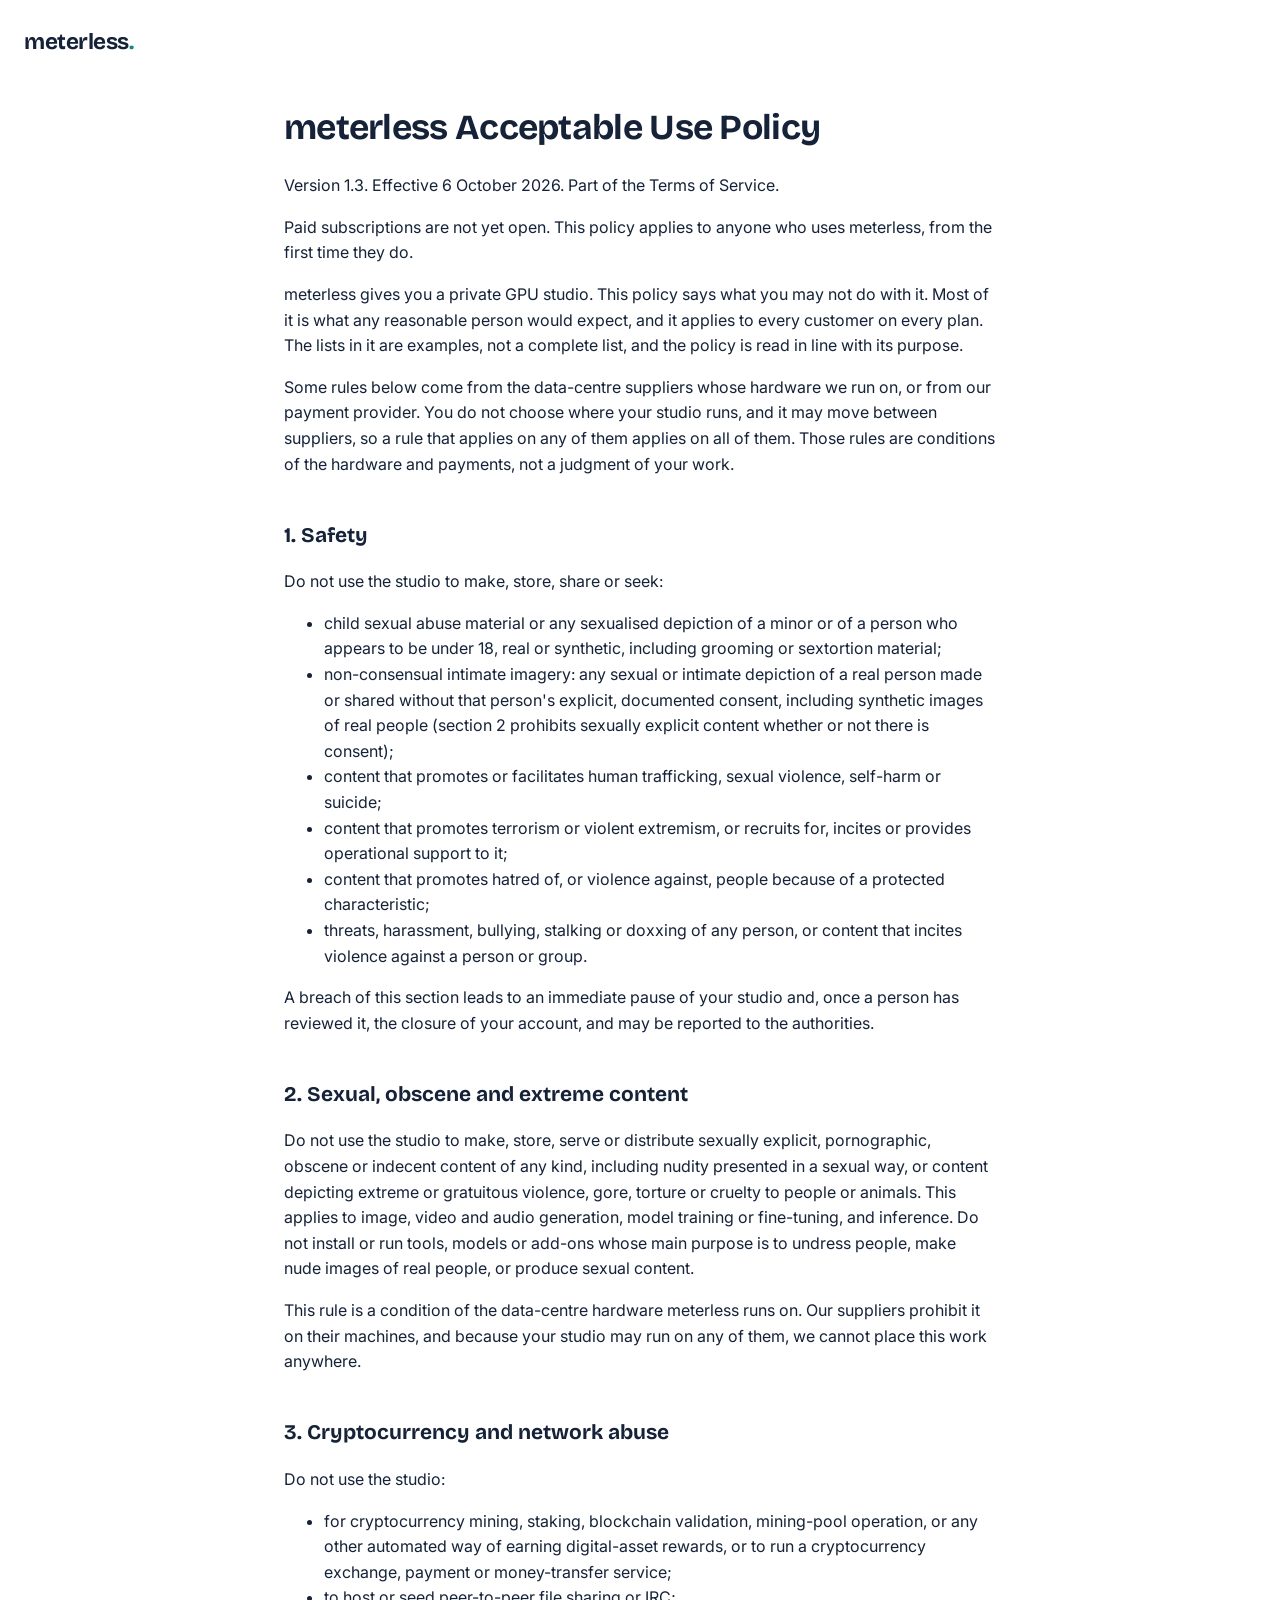
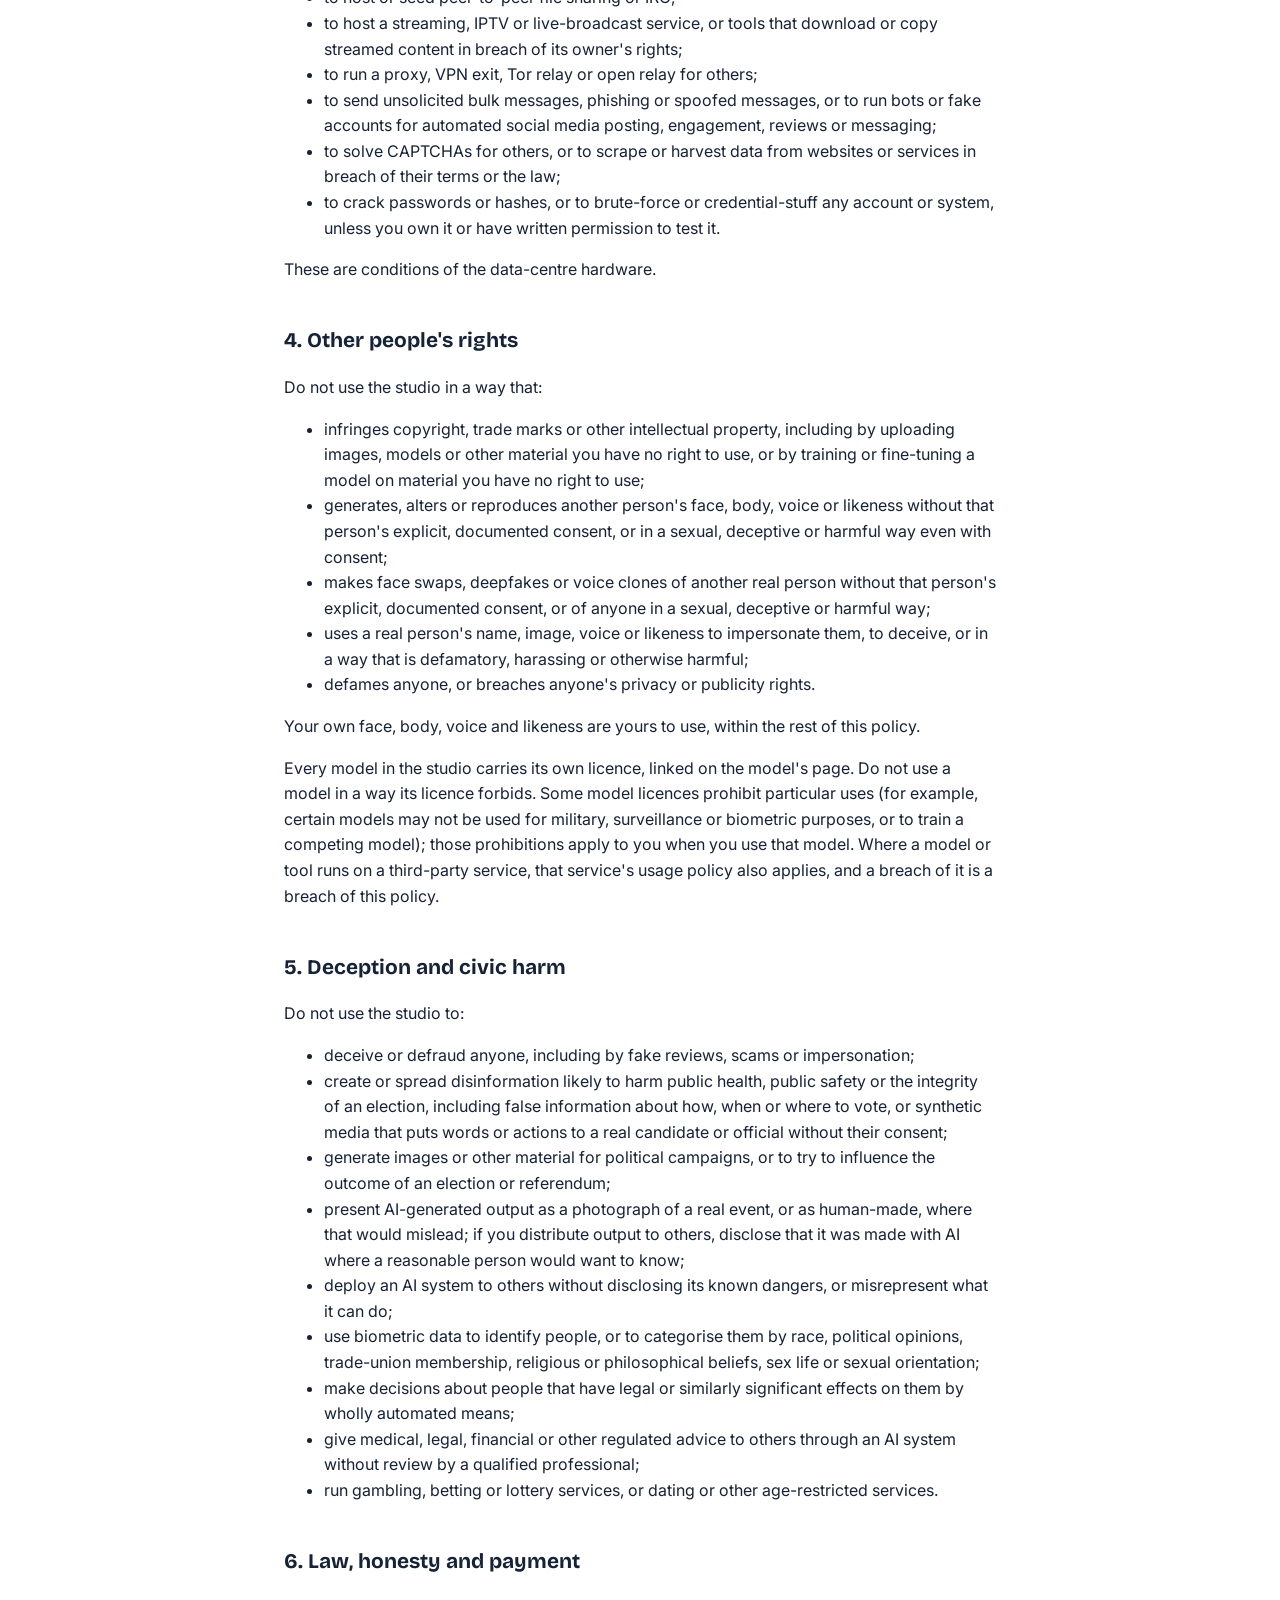
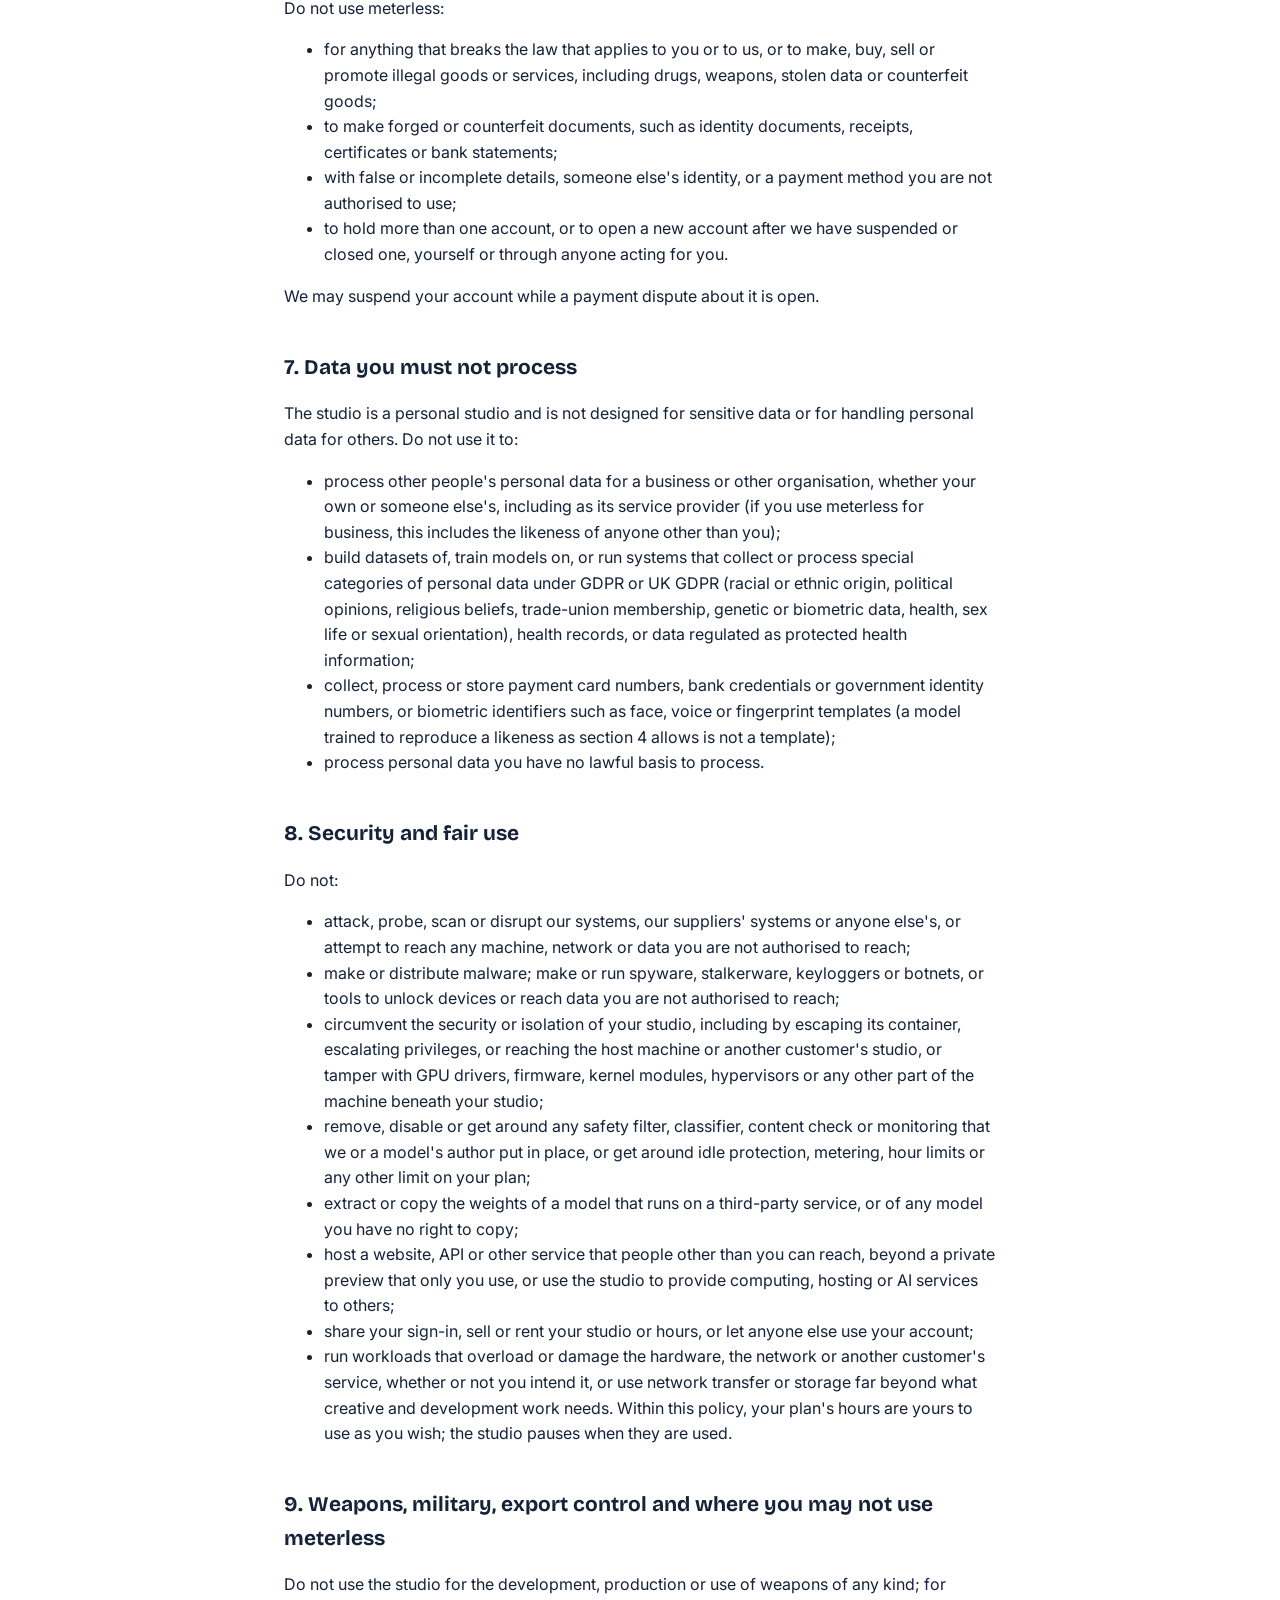
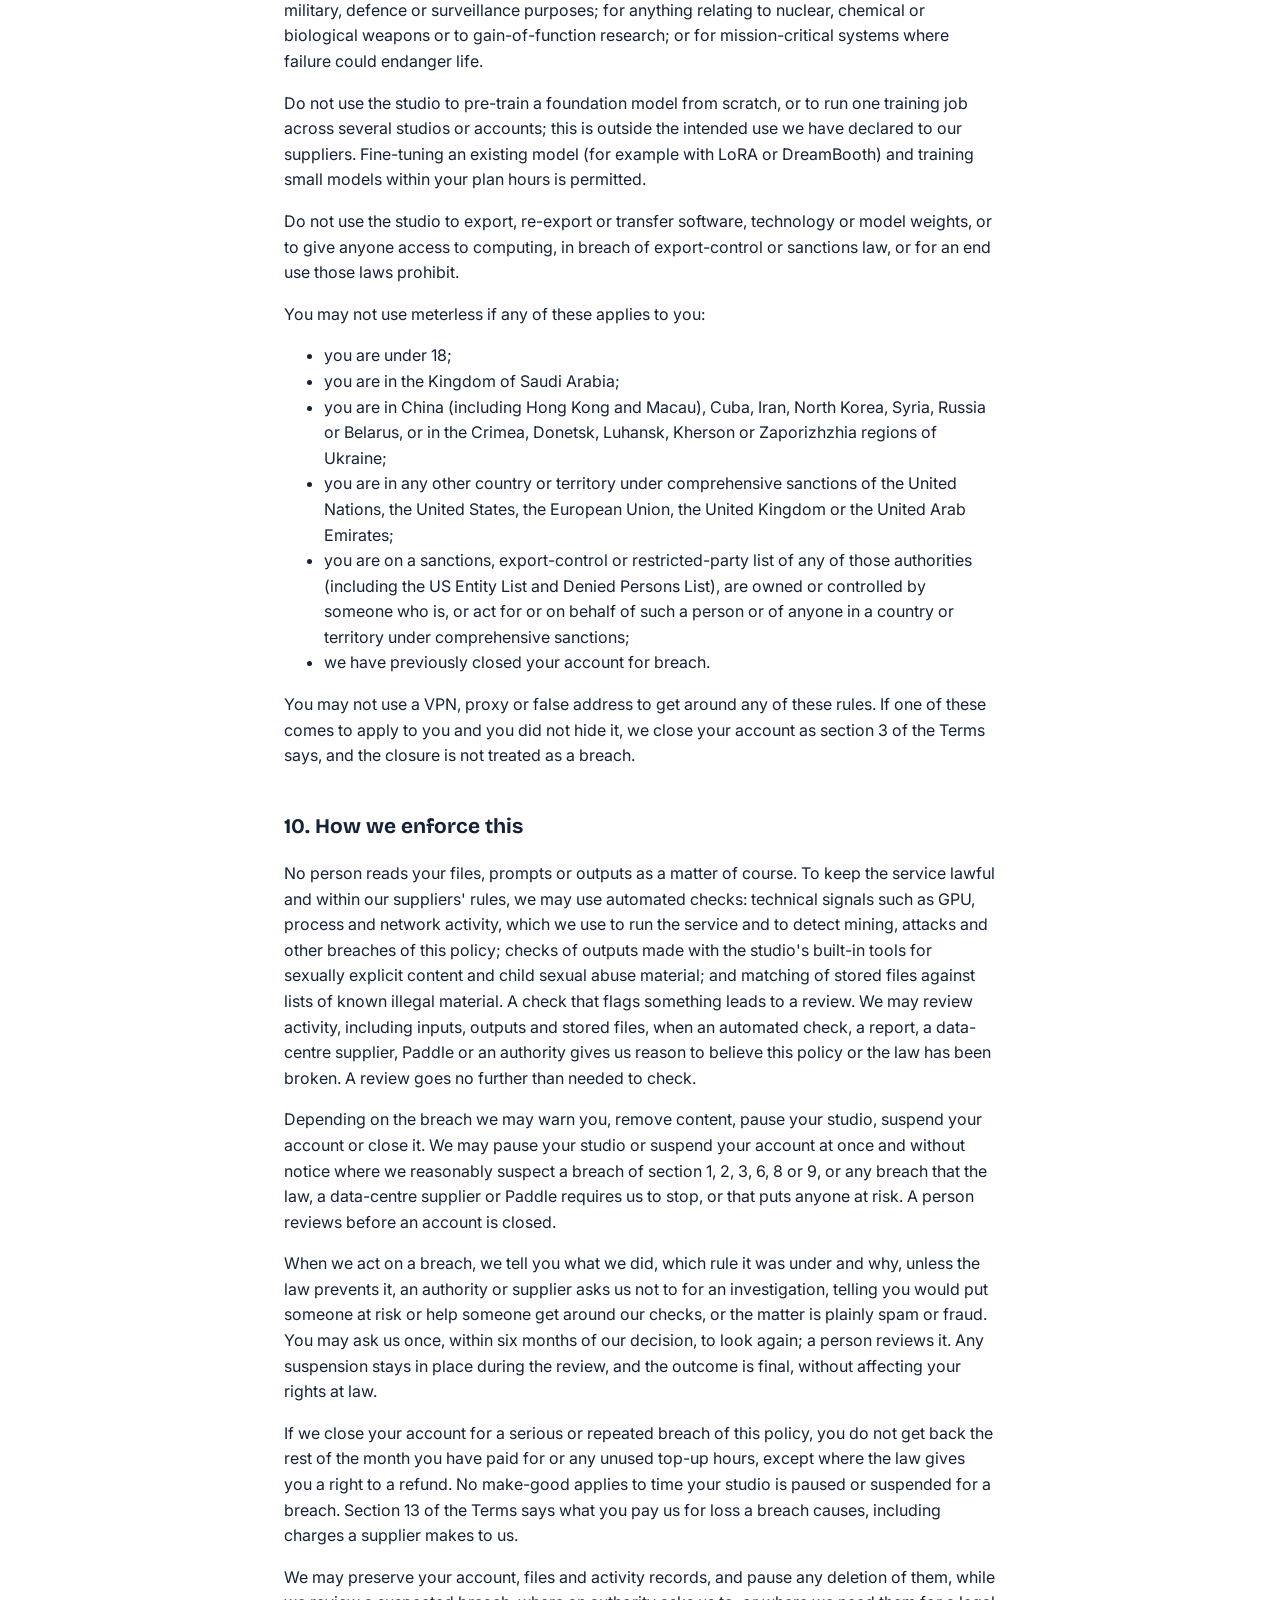
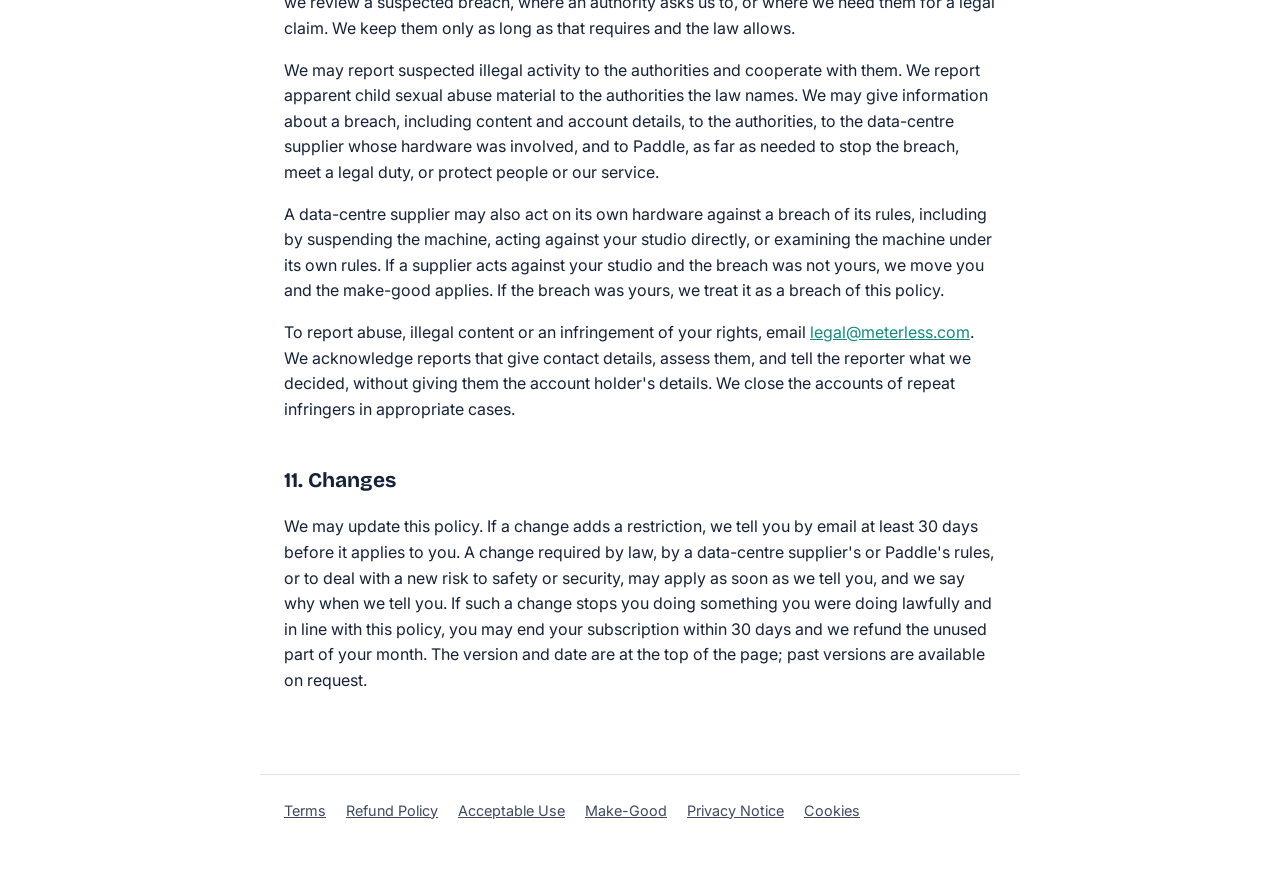
==== acceptable-use/index.html @ b978bfa8 "RULING 581: legal pages for the Paddle application Items 1 to 5 of ruling 581 (item 8 recorded, not " ====
<!DOCTYPE html>
<html lang="en">
<head>
<meta charset="utf-8">
<meta name="viewport" content="width=device-width, initial-scale=1">
<meta name="meterless-source" content="acceptable-use-v1.3-2026-10-06.md sha256:a392c6a4929bec2110f6fb7417a51e3dbd58a19babdf33df134725c9cb4e6352">
<title>meterless Acceptable Use Policy · meterless</title>
<style>
@font-face{font-family:'Bricolage Grotesque';font-style:normal;font-weight:600;font-display:swap;src:url(/assets/fonts/bricolage-grotesque-latin-600-normal.woff2) format('woff2')}
@font-face{font-family:'Bricolage Grotesque';font-style:normal;font-weight:700;font-display:swap;src:url(/assets/fonts/bricolage-grotesque-latin-700-normal.woff2) format('woff2')}
@font-face{font-family:'Bricolage Grotesque';font-style:normal;font-weight:800;font-display:swap;src:url(/assets/fonts/bricolage-grotesque-latin-800-normal.woff2) format('woff2')}
@font-face{font-family:'Inter';font-style:normal;font-weight:100 900;font-display:swap;src:url(/assets/fonts/inter-latin-var.woff2) format('woff2')}
@font-face{font-family:'IBM Plex Mono';font-style:normal;font-weight:400;font-display:swap;src:url(/assets/fonts/ibm-plex-mono-latin-400-normal.woff2) format('woff2')}
@font-face{font-family:'IBM Plex Mono';font-style:normal;font-weight:500;font-display:swap;src:url(/assets/fonts/ibm-plex-mono-latin-500-normal.woff2) format('woff2')}
  :root{--ink:#152238;--ink-soft:#3D4A61;--teal:#0F8C7E;--line:#DDE3EA;--wash:#F7F8FA}
  *{box-sizing:border-box}
  body{margin:0;background:#fff;color:var(--ink);
       font:16px/1.6 'Inter', system-ui, -apple-system, 'Segoe UI', Roboto, 'Helvetica Neue', Arial, sans-serif}
  .logo{display:inline-block;margin:24px 24px 0;font-family:'Bricolage Grotesque', 'Inter', system-ui, -apple-system, 'Segoe UI', Roboto, 'Helvetica Neue', Arial, sans-serif;font-weight:700;font-size:1.4rem;
        letter-spacing:-.02em;color:var(--ink);text-decoration:none}
  .logo .dot{color:var(--teal)}
  main.legal{max-width:760px;margin:0 auto;padding:24px 24px 64px}
  main.legal h1,main.legal h2,main.legal h3{font-family:'Bricolage Grotesque', 'Inter', system-ui, -apple-system, 'Segoe UI', Roboto, 'Helvetica Neue', Arial, sans-serif;font-weight:700}
  main.legal h1{font-size:clamp(1.6rem,4.5vw,2.2rem);line-height:1.2;letter-spacing:-.02em}
  main.legal h2{font-size:1.3rem;margin-top:2em}
  main.legal h3{font-size:1.1rem;margin-top:1.6em}
  main.legal a{color:var(--teal)}
  main.legal .table{overflow-x:auto}
  main.legal table{border-collapse:collapse;width:100%;font-size:.95rem}
  main.legal th,main.legal td{border:1px solid var(--line);padding:8px 10px;vertical-align:top;text-align:left}
  main.legal th{background:var(--wash)}
  main.legal blockquote{margin:1em 0;padding:0 1em;border-left:3px solid var(--line);color:var(--ink-soft)}
  main.legal code{font-family:'IBM Plex Mono', ui-monospace, SFMono-Regular, Menlo, Consolas, monospace;font-size:.92em}
  footer.site{max-width:760px;margin:0 auto;padding:24px 24px 48px;border-top:1px solid var(--line)}
  footer.site .footer-links{display:flex;flex-wrap:wrap;gap:8px 20px;font-size:.9rem}
  footer.site .footer-links a{color:var(--ink-soft)}
  .placeholder-banner{background:#B42318;color:#fff;font:700 14px/1.4 'Inter', system-ui, -apple-system, 'Segoe UI', Roboto, 'Helvetica Neue', Arial, sans-serif;padding:10px 24px}
</style>
</head>
<body>
<a class="logo" href="/">meterless<span class="dot">.</span></a>
<main class="legal">
<h1 id="meterless-acceptable-use-policy">meterless Acceptable Use Policy</h1>
<p>Version 1.3. Effective 6 October 2026. Part of the Terms of Service.</p>
<p>Paid subscriptions are not yet open. This policy applies to anyone who uses meterless, from the first time they do.</p>
<p>meterless gives you a private GPU studio. This policy says what you may not do with it. Most of it is what any reasonable person would expect, and it applies to every customer on every plan. The lists in it are examples, not a complete list, and the policy is read in line with its purpose.</p>
<p>Some rules below come from the data-centre suppliers whose hardware we run on, or from our payment provider. You do not choose where your studio runs, and it may move between suppliers, so a rule that applies on any of them applies on all of them. Those rules are conditions of the hardware and payments, not a judgment of your work.</p>
<h2 id="1-safety">1. Safety</h2>
<p>Do not use the studio to make, store, share or seek:</p>
<ul>
<li>
child sexual abuse material or any sexualised depiction of a minor or of a person who appears to be under 18, real or synthetic, including grooming or sextortion material;
</li>
<li>
non-consensual intimate imagery: any sexual or intimate depiction of a real person made or shared without that person's explicit, documented consent, including synthetic images of real people (section 2 prohibits sexually explicit content whether or not there is consent);
</li>
<li>
content that promotes or facilitates human trafficking, sexual violence, self-harm or suicide;
</li>
<li>
content that promotes terrorism or violent extremism, or recruits for, incites or provides operational support to it;
</li>
<li>
content that promotes hatred of, or violence against, people because of a protected characteristic;
</li>
<li>
threats, harassment, bullying, stalking or doxxing of any person, or content that incites violence against a person or group.
</li>
</ul>
<p>A breach of this section leads to an immediate pause of your studio and, once a person has reviewed it, the closure of your account, and may be reported to the authorities.</p>
<h2 id="2-sexual-obscene-and-extreme-content">2. Sexual, obscene and extreme content</h2>
<p>Do not use the studio to make, store, serve or distribute sexually explicit, pornographic, obscene or indecent content of any kind, including nudity presented in a sexual way, or content depicting extreme or gratuitous violence, gore, torture or cruelty to people or animals. This applies to image, video and audio generation, model training or fine-tuning, and inference. Do not install or run tools, models or add-ons whose main purpose is to undress people, make nude images of real people, or produce sexual content.</p>
<p>This rule is a condition of the data-centre hardware meterless runs on. Our suppliers prohibit it on their machines, and because your studio may run on any of them, we cannot place this work anywhere.</p>
<h2 id="3-cryptocurrency-and-network-abuse">3. Cryptocurrency and network abuse</h2>
<p>Do not use the studio:</p>
<ul>
<li>
for cryptocurrency mining, staking, blockchain validation, mining-pool operation, or any other automated way of earning digital-asset rewards, or to run a cryptocurrency exchange, payment or money-transfer service;
</li>
<li>
to host or seed peer-to-peer file sharing or IRC;
</li>
<li>
to host a streaming, IPTV or live-broadcast service, or tools that download or copy streamed content in breach of its owner's rights;
</li>
<li>
to run a proxy, VPN exit, Tor relay or open relay for others;
</li>
<li>
to send unsolicited bulk messages, phishing or spoofed messages, or to run bots or fake accounts for automated social media posting, engagement, reviews or messaging;
</li>
<li>
to solve CAPTCHAs for others, or to scrape or harvest data from websites or services in breach of their terms or the law;
</li>
<li>
to crack passwords or hashes, or to brute-force or credential-stuff any account or system, unless you own it or have written permission to test it.
</li>
</ul>
<p>These are conditions of the data-centre hardware.</p>
<h2 id="4-other-peoples-rights">4. Other people's rights</h2>
<p>Do not use the studio in a way that:</p>
<ul>
<li>
infringes copyright, trade marks or other intellectual property, including by uploading images, models or other material you have no right to use, or by training or fine-tuning a model on material you have no right to use;
</li>
<li>
generates, alters or reproduces another person's face, body, voice or likeness without that person's explicit, documented consent, or in a sexual, deceptive or harmful way even with consent;
</li>
<li>
makes face swaps, deepfakes or voice clones of another real person without that person's explicit, documented consent, or of anyone in a sexual, deceptive or harmful way;
</li>
<li>
uses a real person's name, image, voice or likeness to impersonate them, to deceive, or in a way that is defamatory, harassing or otherwise harmful;
</li>
<li>
defames anyone, or breaches anyone's privacy or publicity rights.
</li>
</ul>
<p>Your own face, body, voice and likeness are yours to use, within the rest of this policy.</p>
<p>Every model in the studio carries its own licence, linked on the model's page. Do not use a model in a way its licence forbids. Some model licences prohibit particular uses (for example, certain models may not be used for military, surveillance or biometric purposes, or to train a competing model); those prohibitions apply to you when you use that model. Where a model or tool runs on a third-party service, that service's usage policy also applies, and a breach of it is a breach of this policy.</p>
<h2 id="5-deception-and-civic-harm">5. Deception and civic harm</h2>
<p>Do not use the studio to:</p>
<ul>
<li>
deceive or defraud anyone, including by fake reviews, scams or impersonation;
</li>
<li>
create or spread disinformation likely to harm public health, public safety or the integrity of an election, including false information about how, when or where to vote, or synthetic media that puts words or actions to a real candidate or official without their consent;
</li>
<li>
generate images or other material for political campaigns, or to try to influence the outcome of an election or referendum;
</li>
<li>
present AI-generated output as a photograph of a real event, or as human-made, where that would mislead; if you distribute output to others, disclose that it was made with AI where a reasonable person would want to know;
</li>
<li>
deploy an AI system to others without disclosing its known dangers, or misrepresent what it can do;
</li>
<li>
use biometric data to identify people, or to categorise them by race, political opinions, trade-union membership, religious or philosophical beliefs, sex life or sexual orientation;
</li>
<li>
make decisions about people that have legal or similarly significant effects on them by wholly automated means;
</li>
<li>
give medical, legal, financial or other regulated advice to others through an AI system without review by a qualified professional;
</li>
<li>
run gambling, betting or lottery services, or dating or other age-restricted services.
</li>
</ul>
<h2 id="6-law-honesty-and-payment">6. Law, honesty and payment</h2>
<p>Do not use meterless:</p>
<ul>
<li>
for anything that breaks the law that applies to you or to us, or to make, buy, sell or promote illegal goods or services, including drugs, weapons, stolen data or counterfeit goods;
</li>
<li>
to make forged or counterfeit documents, such as identity documents, receipts, certificates or bank statements;
</li>
<li>
with false or incomplete details, someone else's identity, or a payment method you are not authorised to use;
</li>
<li>
to hold more than one account, or to open a new account after we have suspended or closed one, yourself or through anyone acting for you.
</li>
</ul>
<p>We may suspend your account while a payment dispute about it is open.</p>
<h2 id="7-data-you-must-not-process">7. Data you must not process</h2>
<p>The studio is a personal studio and is not designed for sensitive data or for handling personal data for others. Do not use it to:</p>
<ul>
<li>
process other people's personal data for a business or other organisation, whether your own or someone else's, including as its service provider (if you use meterless for business, this includes the likeness of anyone other than you);
</li>
<li>
build datasets of, train models on, or run systems that collect or process special categories of personal data under GDPR or UK GDPR (racial or ethnic origin, political opinions, religious beliefs, trade-union membership, genetic or biometric data, health, sex life or sexual orientation), health records, or data regulated as protected health information;
</li>
<li>
collect, process or store payment card numbers, bank credentials or government identity numbers, or biometric identifiers such as face, voice or fingerprint templates (a model trained to reproduce a likeness as section 4 allows is not a template);
</li>
<li>
process personal data you have no lawful basis to process.
</li>
</ul>
<h2 id="8-security-and-fair-use">8. Security and fair use</h2>
<p>Do not:</p>
<ul>
<li>
attack, probe, scan or disrupt our systems, our suppliers' systems or anyone else's, or attempt to reach any machine, network or data you are not authorised to reach;
</li>
<li>
make or distribute malware; make or run spyware, stalkerware, keyloggers or botnets, or tools to unlock devices or reach data you are not authorised to reach;
</li>
<li>
circumvent the security or isolation of your studio, including by escaping its container, escalating privileges, or reaching the host machine or another customer's studio, or tamper with GPU drivers, firmware, kernel modules, hypervisors or any other part of the machine beneath your studio;
</li>
<li>
remove, disable or get around any safety filter, classifier, content check or monitoring that we or a model's author put in place, or get around idle protection, metering, hour limits or any other limit on your plan;
</li>
<li>
extract or copy the weights of a model that runs on a third-party service, or of any model you have no right to copy;
</li>
<li>
host a website, API or other service that people other than you can reach, beyond a private preview that only you use, or use the studio to provide computing, hosting or AI services to others;
</li>
<li>
share your sign-in, sell or rent your studio or hours, or let anyone else use your account;
</li>
<li>
run workloads that overload or damage the hardware, the network or another customer's service, whether or not you intend it, or use network transfer or storage far beyond what creative and development work needs. Within this policy, your plan's hours are yours to use as you wish; the studio pauses when they are used.
</li>
</ul>
<h2 id="9-weapons-military-export-control-and-where-you-may-not-use-meterless">9. Weapons, military, export control and where you may not use meterless</h2>
<p>Do not use the studio for the development, production or use of weapons of any kind; for military, defence or surveillance purposes; for anything relating to nuclear, chemical or biological weapons or to gain-of-function research; or for mission-critical systems where failure could endanger life.</p>
<p>Do not use the studio to pre-train a foundation model from scratch, or to run one training job across several studios or accounts; this is outside the intended use we have declared to our suppliers. Fine-tuning an existing model (for example with LoRA or DreamBooth) and training small models within your plan hours is permitted.</p>
<p>Do not use the studio to export, re-export or transfer software, technology or model weights, or to give anyone access to computing, in breach of export-control or sanctions law, or for an end use those laws prohibit.</p>
<p>You may not use meterless if any of these applies to you:</p>
<ul>
<li>
you are under 18;
</li>
<li>
you are in the Kingdom of Saudi Arabia;
</li>
<li>
you are in China (including Hong Kong and Macau), Cuba, Iran, North Korea, Syria, Russia or Belarus, or in the Crimea, Donetsk, Luhansk, Kherson or Zaporizhzhia regions of Ukraine;
</li>
<li>
you are in any other country or territory under comprehensive sanctions of the United Nations, the United States, the European Union, the United Kingdom or the United Arab Emirates;
</li>
<li>
you are on a sanctions, export-control or restricted-party list of any of those authorities (including the US Entity List and Denied Persons List), are owned or controlled by someone who is, or act for or on behalf of such a person or of anyone in a country or territory under comprehensive sanctions;
</li>
<li>
we have previously closed your account for breach.
</li>
</ul>
<p>You may not use a VPN, proxy or false address to get around any of these rules. If one of these comes to apply to you and you did not hide it, we close your account as section 3 of the Terms says, and the closure is not treated as a breach.</p>
<h2 id="10-how-we-enforce-this">10. How we enforce this</h2>
<p>No person reads your files, prompts or outputs as a matter of course. To keep the service lawful and within our suppliers' rules, we may use automated checks: technical signals such as GPU, process and network activity, which we use to run the service and to detect mining, attacks and other breaches of this policy; checks of outputs made with the studio's built-in tools for sexually explicit content and child sexual abuse material; and matching of stored files against lists of known illegal material. A check that flags something leads to a review. We may review activity, including inputs, outputs and stored files, when an automated check, a report, a data-centre supplier, Paddle or an authority gives us reason to believe this policy or the law has been broken. A review goes no further than needed to check.</p>
<p>Depending on the breach we may warn you, remove content, pause your studio, suspend your account or close it. We may pause your studio or suspend your account at once and without notice where we reasonably suspect a breach of section 1, 2, 3, 6, 8 or 9, or any breach that the law, a data-centre supplier or Paddle requires us to stop, or that puts anyone at risk. A person reviews before an account is closed.</p>
<p>When we act on a breach, we tell you what we did, which rule it was under and why, unless the law prevents it, an authority or supplier asks us not to for an investigation, telling you would put someone at risk or help someone get around our checks, or the matter is plainly spam or fraud. You may ask us once, within six months of our decision, to look again; a person reviews it. Any suspension stays in place during the review, and the outcome is final, without affecting your rights at law.</p>
<p>If we close your account for a serious or repeated breach of this policy, you do not get back the rest of the month you have paid for or any unused top-up hours, except where the law gives you a right to a refund. No make-good applies to time your studio is paused or suspended for a breach. Section 13 of the Terms says what you pay us for loss a breach causes, including charges a supplier makes to us.</p>
<p>We may preserve your account, files and activity records, and pause any deletion of them, while we review a suspected breach, where an authority asks us to, or where we need them for a legal claim. We keep them only as long as that requires and the law allows.</p>
<p>We may report suspected illegal activity to the authorities and cooperate with them. We report apparent child sexual abuse material to the authorities the law names. We may give information about a breach, including content and account details, to the authorities, to the data-centre supplier whose hardware was involved, and to Paddle, as far as needed to stop the breach, meet a legal duty, or protect people or our service.</p>
<p>A data-centre supplier may also act on its own hardware against a breach of its rules, including by suspending the machine, acting against your studio directly, or examining the machine under its own rules. If a supplier acts against your studio and the breach was not yours, we move you and the make-good applies. If the breach was yours, we treat it as a breach of this policy.</p>
<p>To report abuse, illegal content or an infringement of your rights, email <a href="mailto:legal@meterless.com">legal@meterless.com</a>. We acknowledge reports that give contact details, assess them, and tell the reporter what we decided, without giving them the account holder's details. We close the accounts of repeat infringers in appropriate cases.</p>
<h2 id="11-changes">11. Changes</h2>
<p>We may update this policy. If a change adds a restriction, we tell you by email at least 30 days before it applies to you. A change required by law, by a data-centre supplier's or Paddle's rules, or to deal with a new risk to safety or security, may apply as soon as we tell you, and we say why when we tell you. If such a change stops you doing something you were doing lawfully and in line with this policy, you may end your subscription within 30 days and we refund the unused part of your month. The version and date are at the top of the page; past versions are available on request.</p>
</main>
<footer class="site"><nav class="footer-links" aria-label="Legal"><a href="/terms">Terms</a><a href="/refunds">Refund Policy</a><a href="/acceptable-use">Acceptable Use</a><a href="/make-good">Make-Good</a><a href="/privacy">Privacy Notice</a><a href="/cookies">Cookies</a></nav></footer>
</body>
</html>
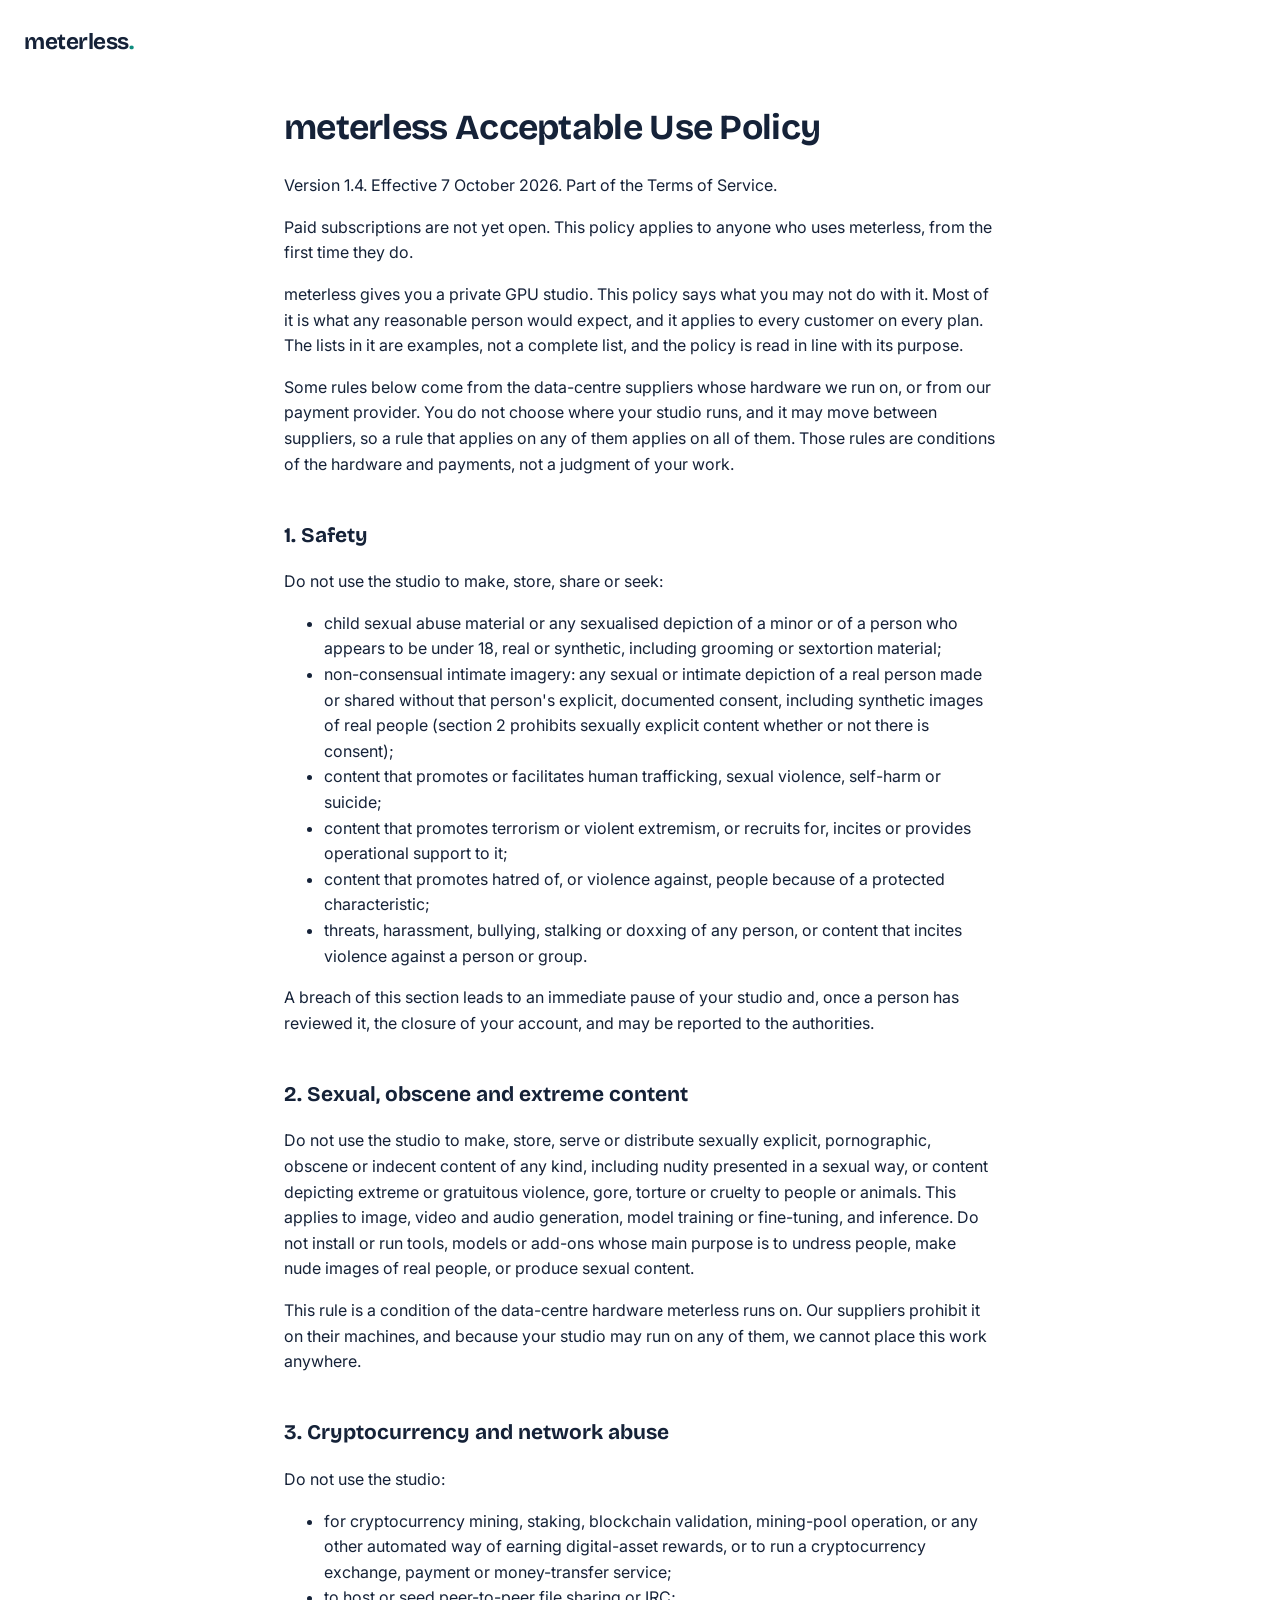
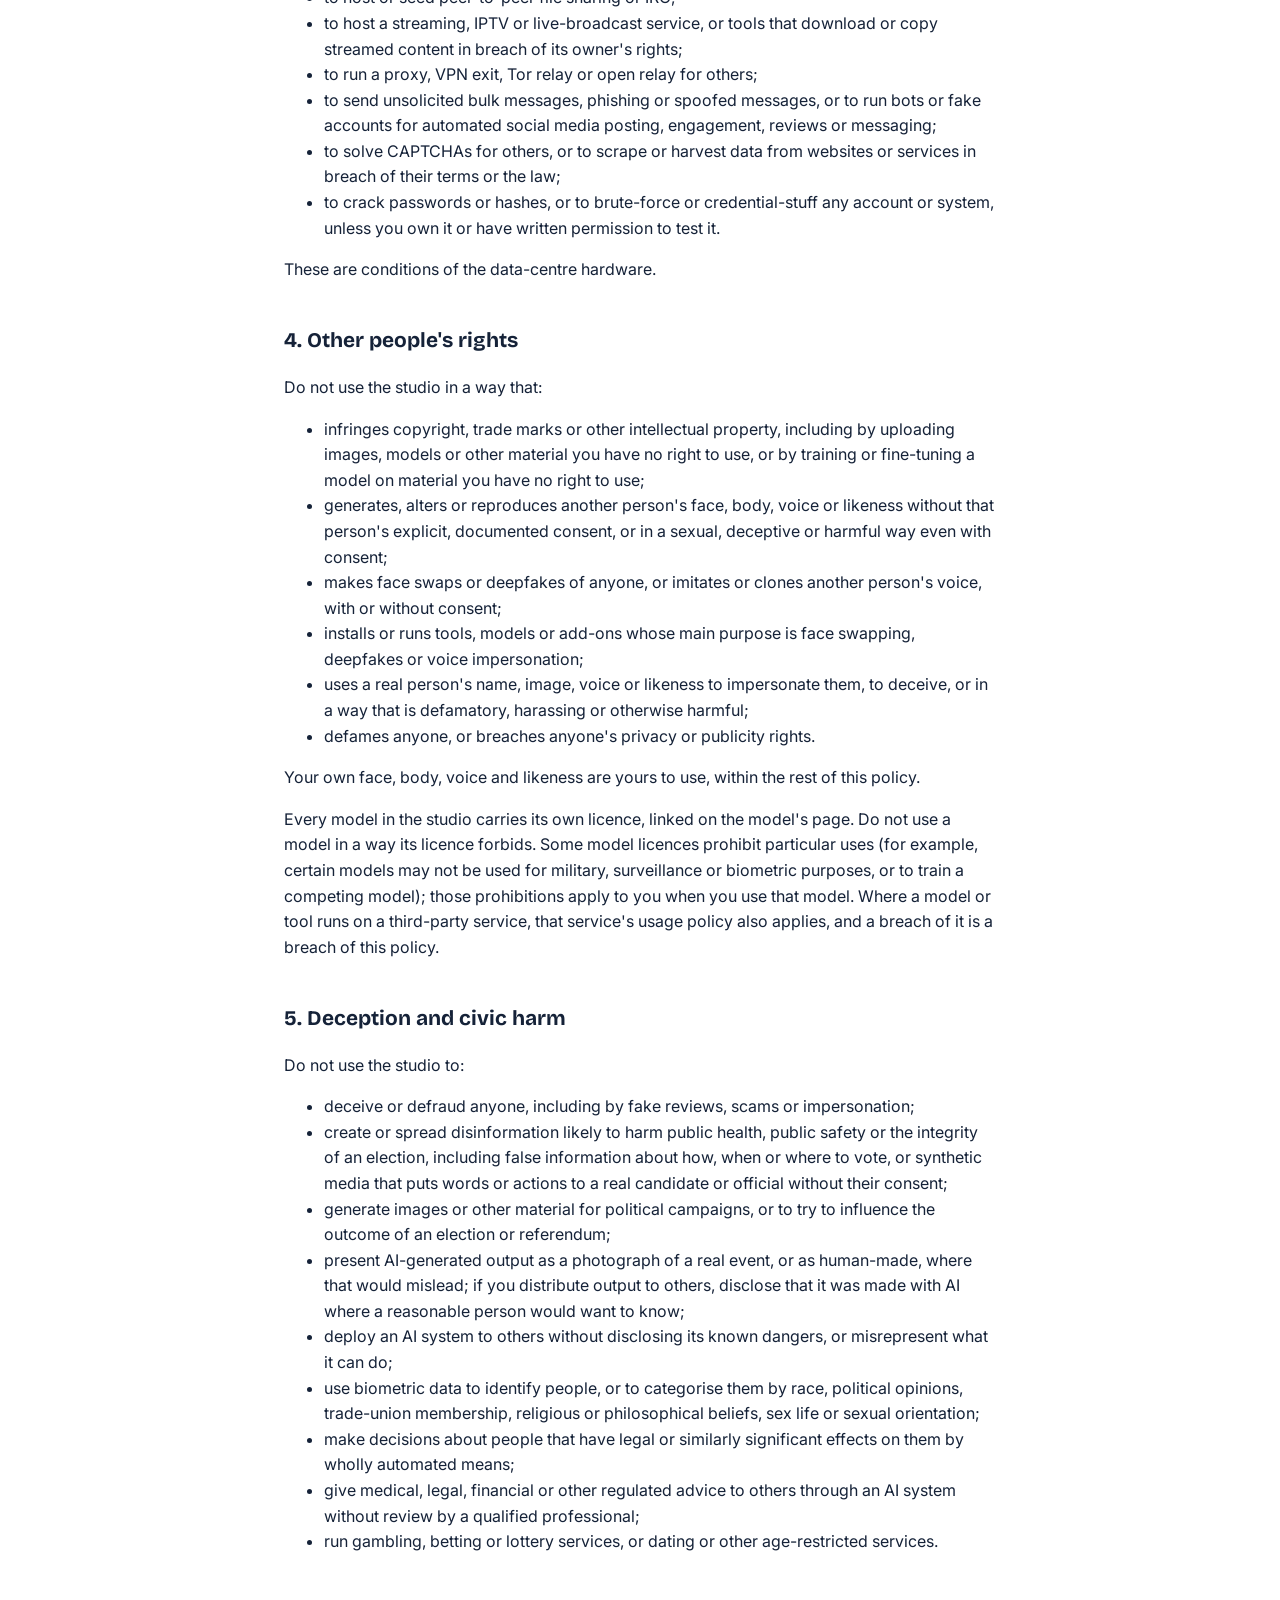
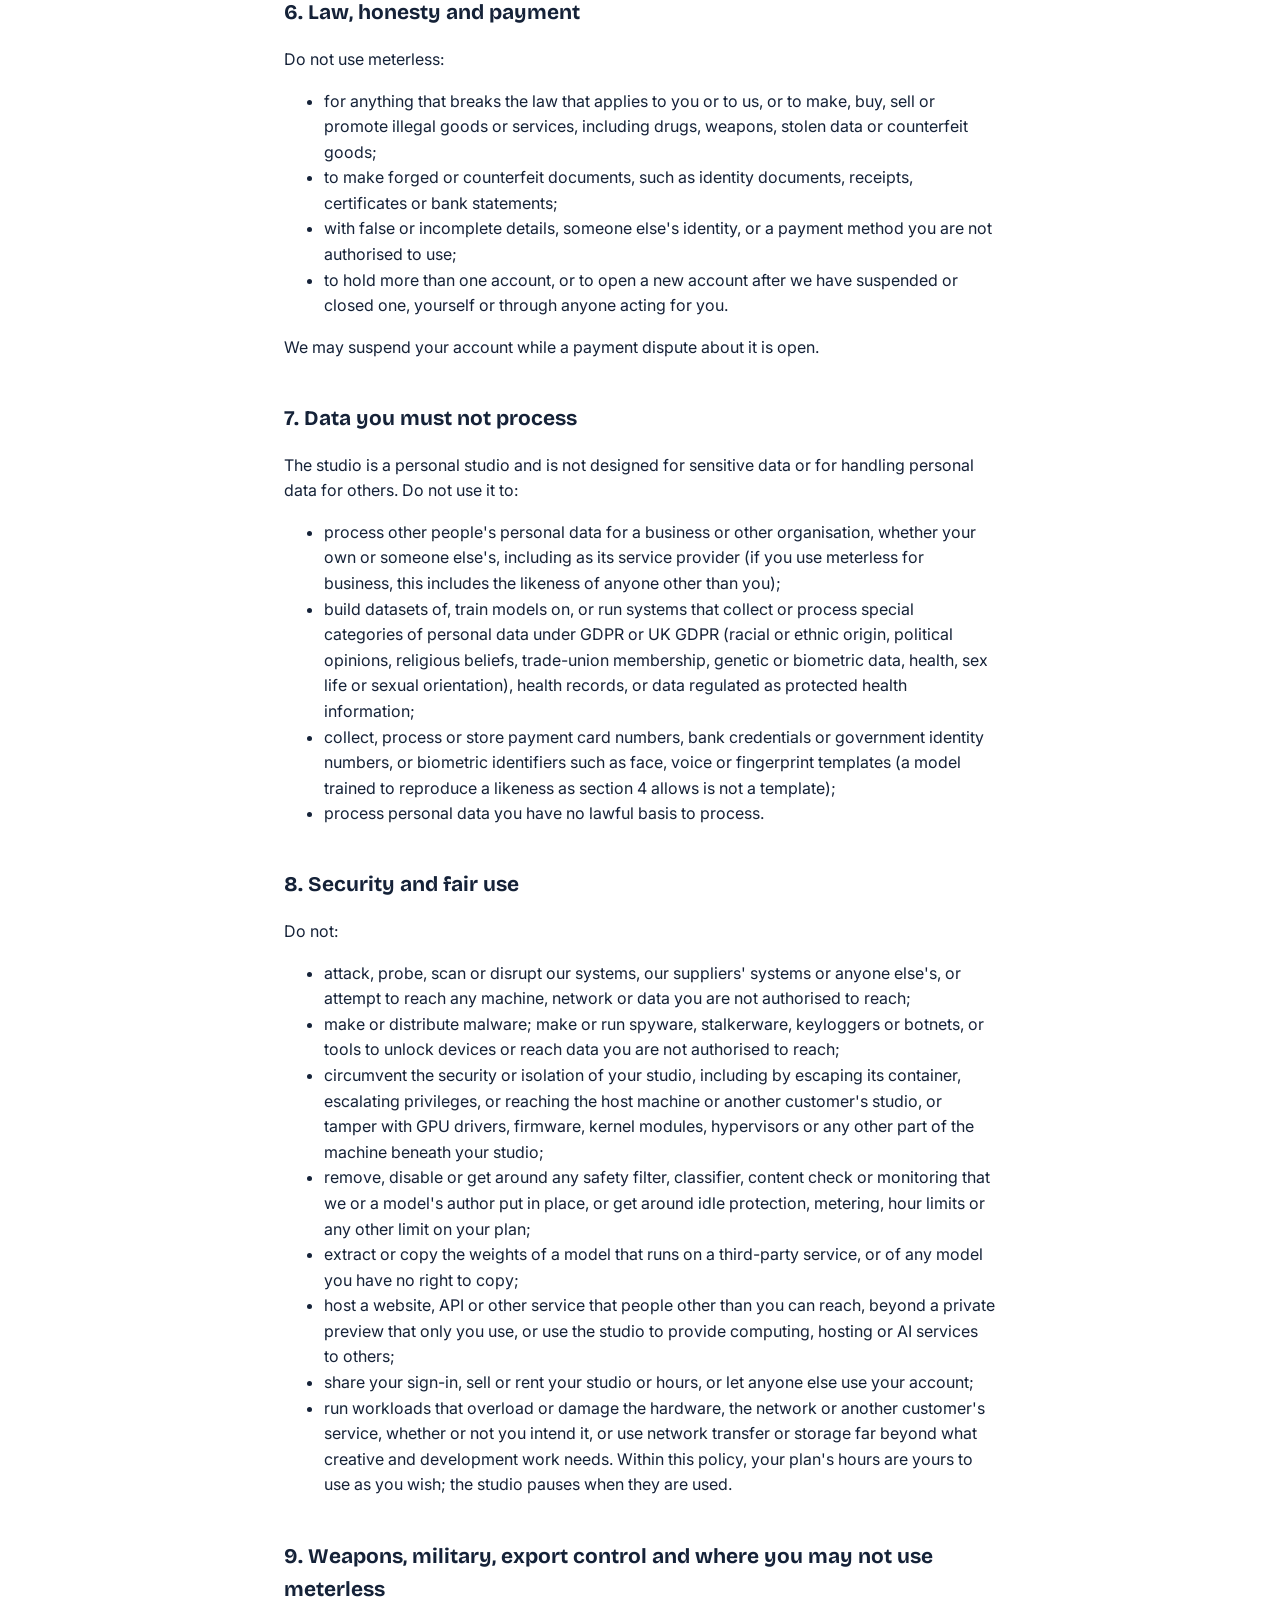
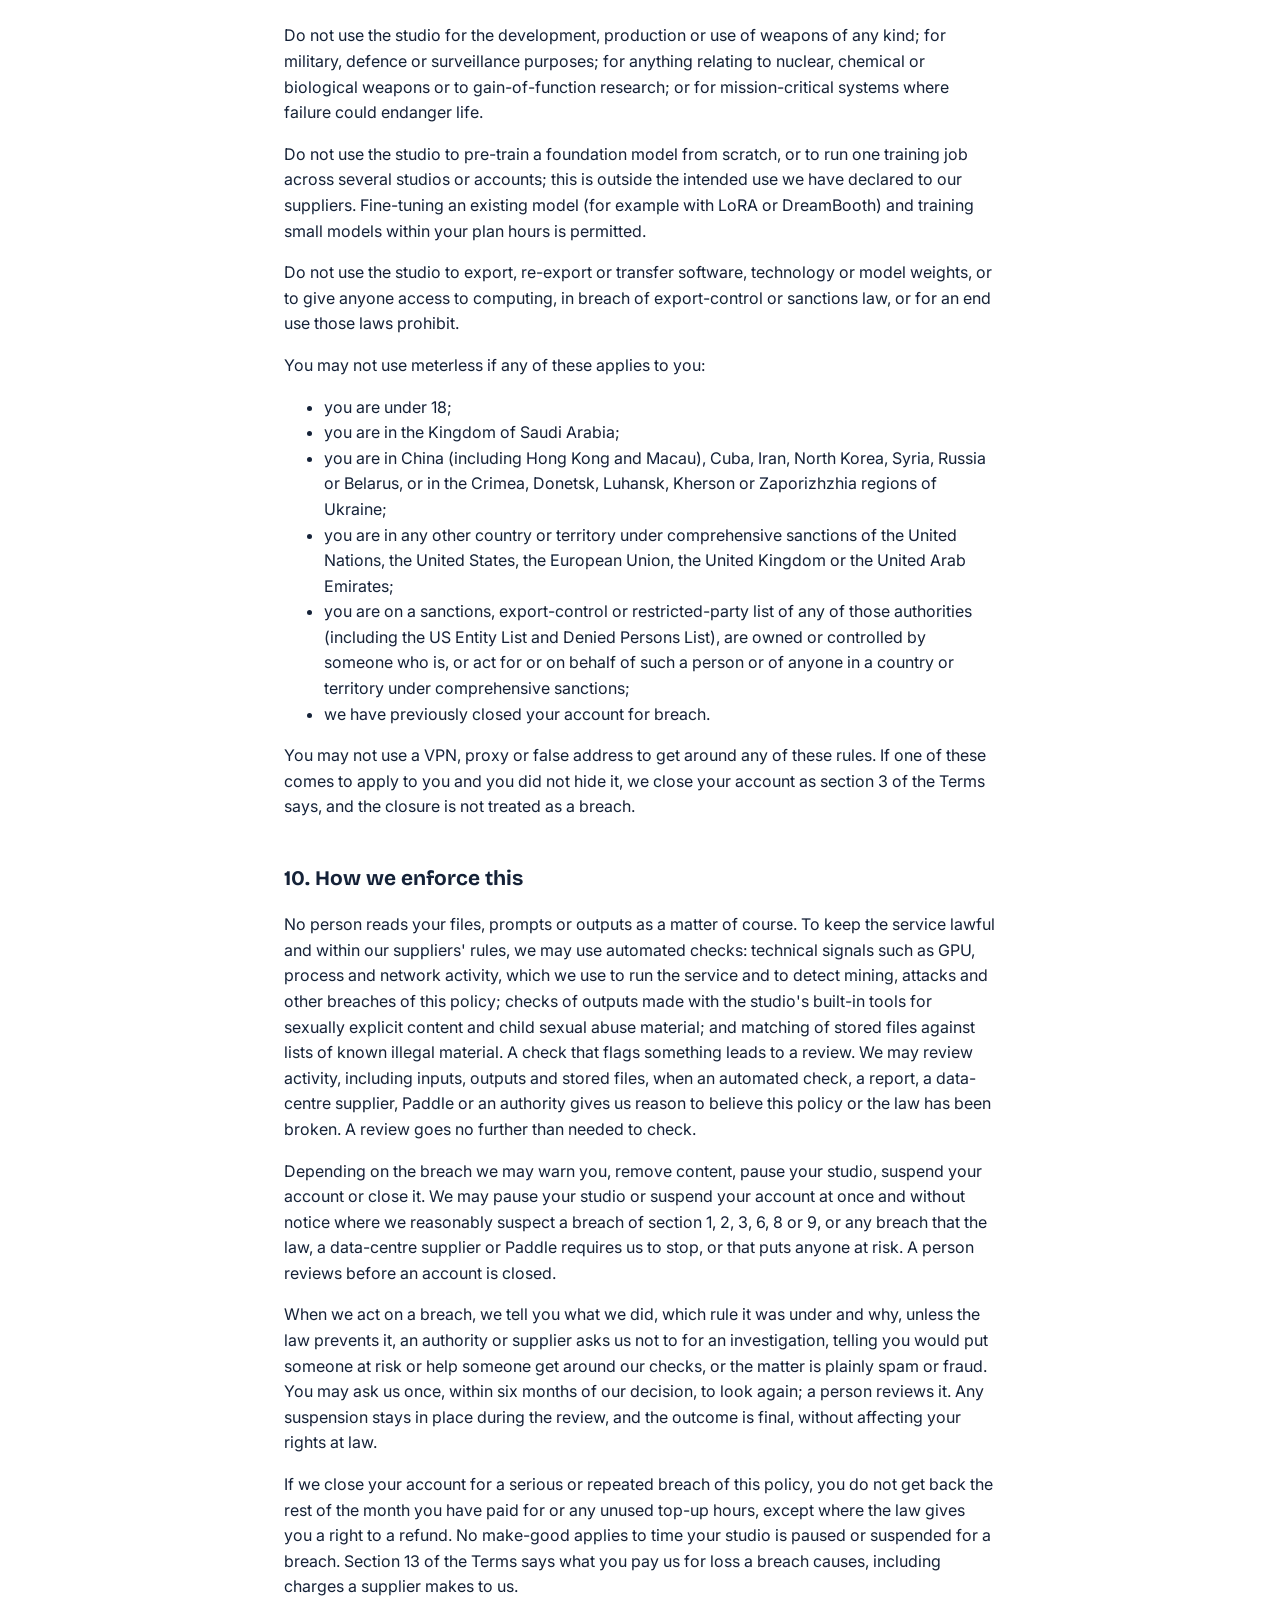
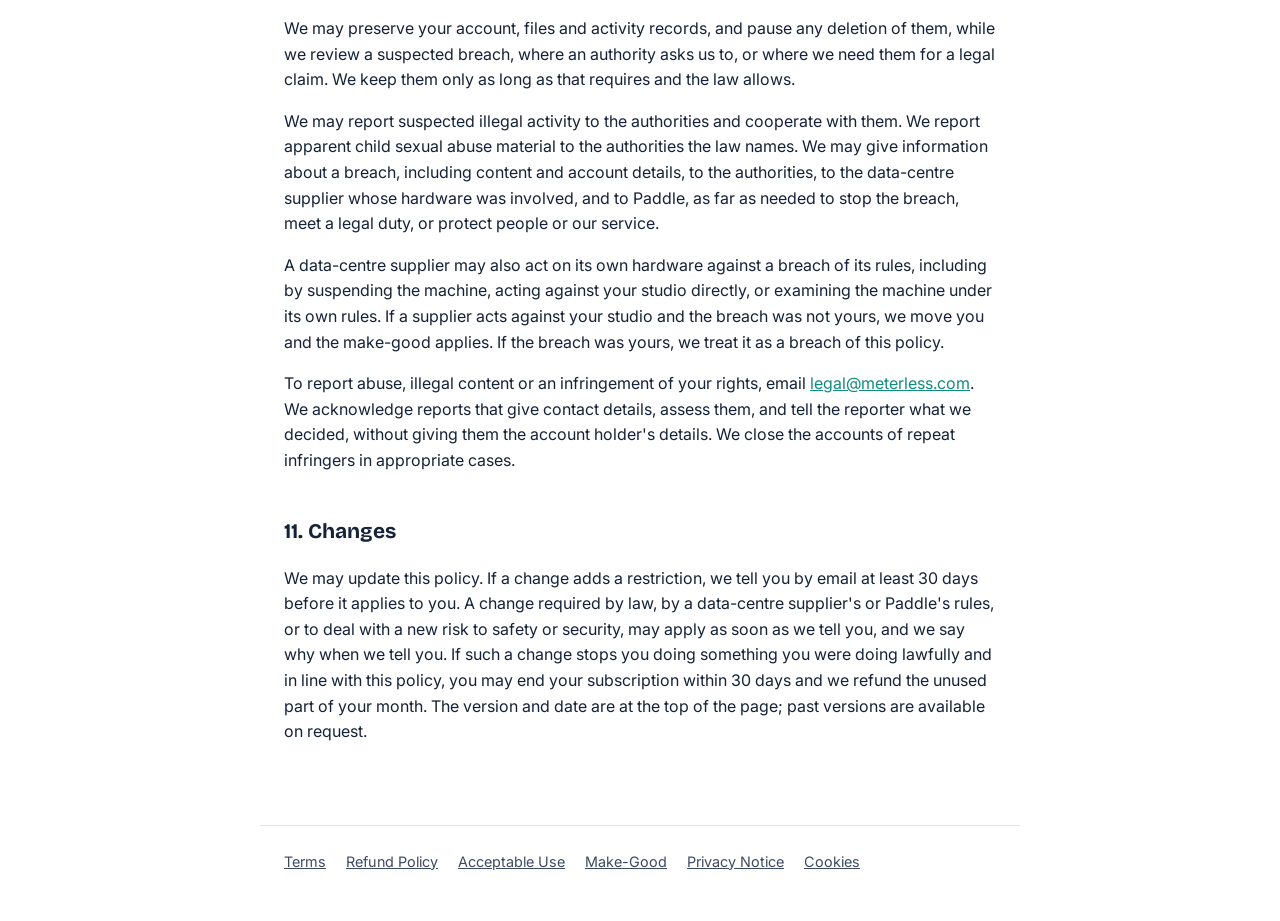
==== commit 51409bcd: "Ruling 588: Acceptable Use Policy v1.4 (Paddle content rules) Installs _legal/acceptable-use-v1.4-20" ====
--- a/acceptable-use/index.html
+++ b/acceptable-use/index.html
@@ -3,7 +3,7 @@
 <head>
 <meta charset="utf-8">
 <meta name="viewport" content="width=device-width, initial-scale=1">
-<meta name="meterless-source" content="acceptable-use-v1.3-2026-10-06.md sha256:a392c6a4929bec2110f6fb7417a51e3dbd58a19babdf33df134725c9cb4e6352">
+<meta name="meterless-source" content="acceptable-use-v1.4-2026-10-07.md sha256:d5e6789dccb6f4e30e86475754f6163b7206427e4651a20f13fdee352c749b28">
 <title>meterless Acceptable Use Policy · meterless</title>
 <style>
 @font-face{font-family:'Bricolage Grotesque';font-style:normal;font-weight:600;font-display:swap;src:url(/assets/fonts/bricolage-grotesque-latin-600-normal.woff2) format('woff2')}
@@ -41,7 +41,7 @@
 <a class="logo" href="/">meterless<span class="dot">.</span></a>
 <main class="legal">
 <h1 id="meterless-acceptable-use-policy">meterless Acceptable Use Policy</h1>
-<p>Version 1.3. Effective 6 October 2026. Part of the Terms of Service.</p>
+<p>Version 1.4. Effective 7 October 2026. Part of the Terms of Service.</p>
 <p>Paid subscriptions are not yet open. This policy applies to anyone who uses meterless, from the first time they do.</p>
 <p>meterless gives you a private GPU studio. This policy says what you may not do with it. Most of it is what any reasonable person would expect, and it applies to every customer on every plan. The lists in it are examples, not a complete list, and the policy is read in line with its purpose.</p>
 <p>Some rules below come from the data-centre suppliers whose hardware we run on, or from our payment provider. You do not choose where your studio runs, and it may move between suppliers, so a rule that applies on any of them applies on all of them. Those rules are conditions of the hardware and payments, not a judgment of your work.</p>
@@ -107,7 +107,10 @@
 generates, alters or reproduces another person's face, body, voice or likeness without that person's explicit, documented consent, or in a sexual, deceptive or harmful way even with consent;
 </li>
 <li>
-makes face swaps, deepfakes or voice clones of another real person without that person's explicit, documented consent, or of anyone in a sexual, deceptive or harmful way;
+makes face swaps or deepfakes of anyone, or imitates or clones another person's voice, with or without consent;
+</li>
+<li>
+installs or runs tools, models or add-ons whose main purpose is face swapping, deepfakes or voice impersonation;
 </li>
 <li>
 uses a real person's name, image, voice or likeness to impersonate them, to deceive, or in a way that is defamatory, harassing or otherwise harmful;
